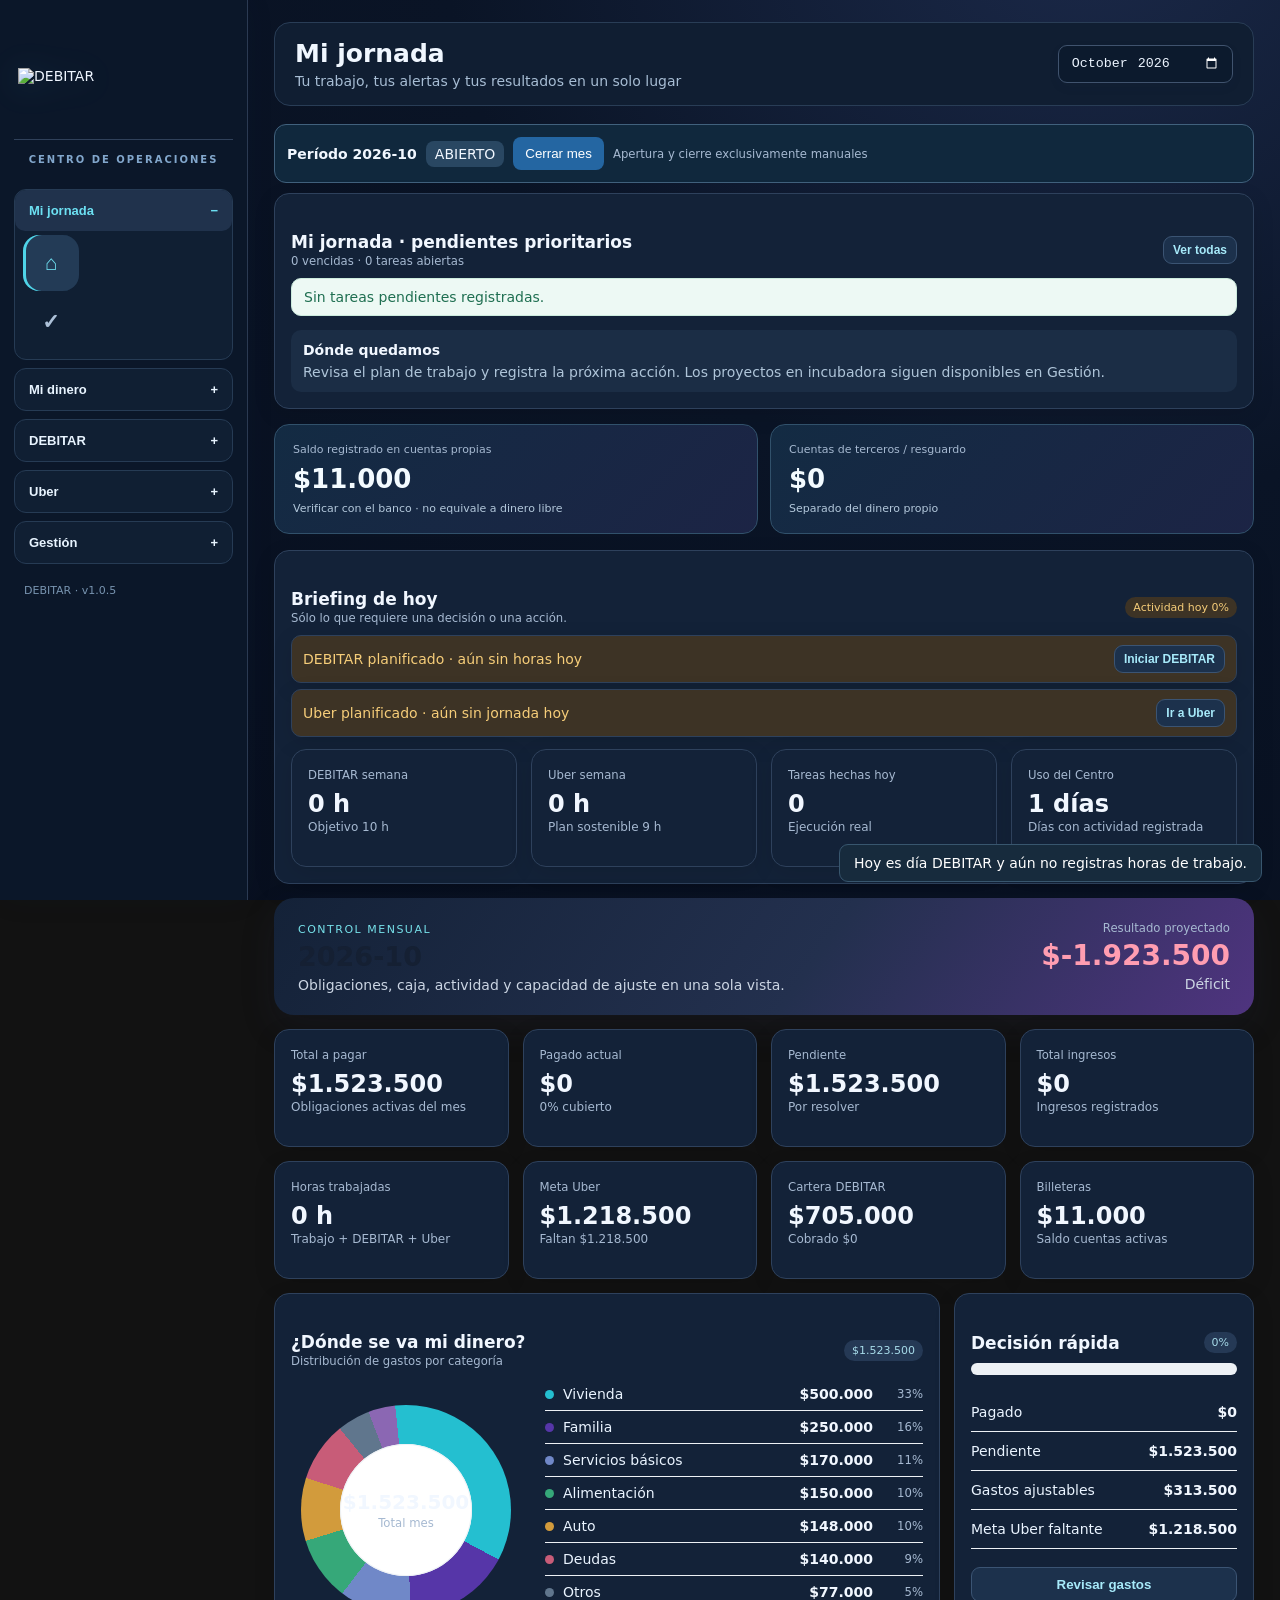
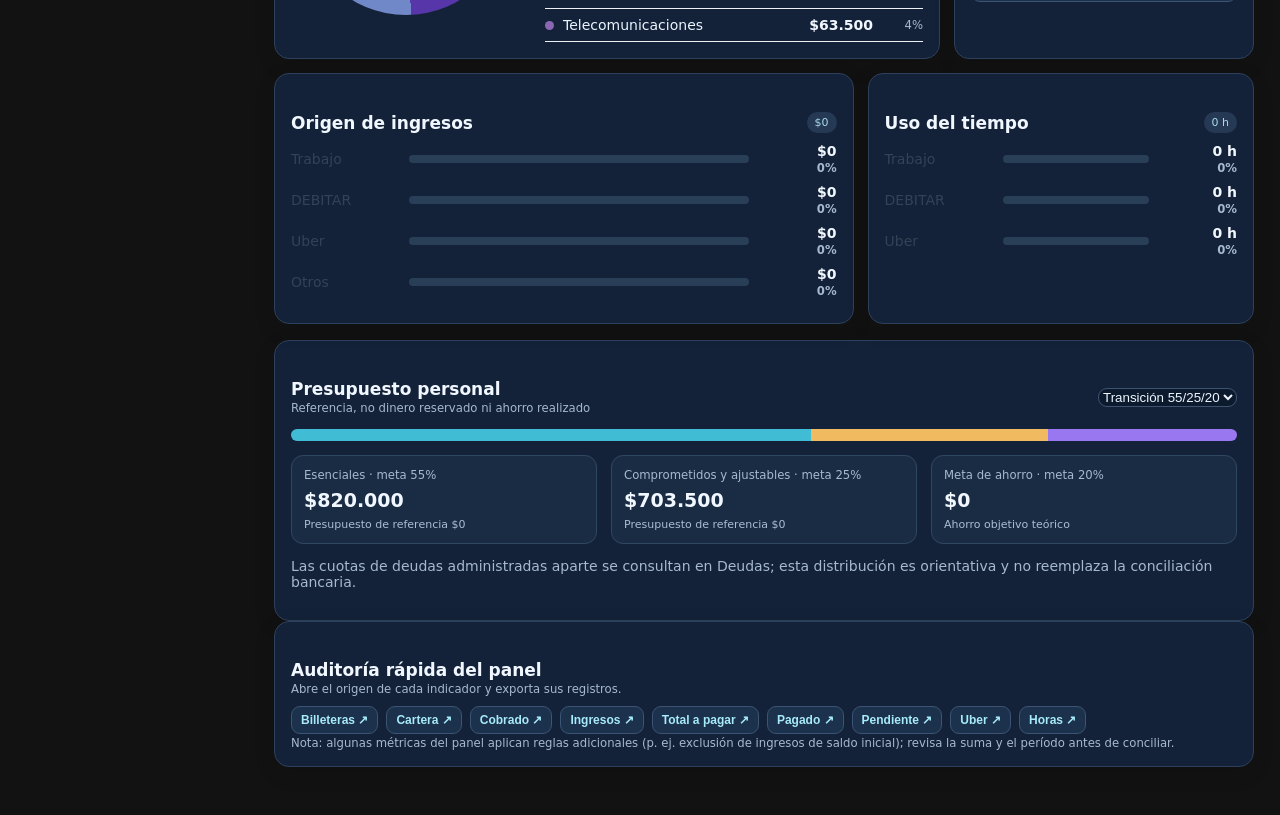
==== index.html @ 5afe60d7 "Add files via upload" ====
<!doctype html><html lang="es"><head><meta charset="utf-8"><meta name="viewport" content="width=device-width,initial-scale=1"><meta name="theme-color" content="#07111f"><title>DEBITAR · Centro de Operaciones v1.1</title><link rel="manifest" href="manifest.webmanifest"><link rel="stylesheet" href="styles.css?v=1101"></head><body><div id="app"></div><div id="toast"></div><script src="app.js?v=1101"></script></body></html>
---- styles.css ----
:root{--bg:#06101d;--panel:#0b1728;--panel2:#101f33;--line:#22364e;--txt:#edf7ff;--muted:#8ea4ba;--cyan:#42cfdf;--blue:#718bc8;--purple:#6c3199;--green:#43d18b;--amber:#ffcc66;--red:#ff718a}*{box-sizing:border-box}body{margin:0;background:radial-gradient(circle at 80% 0,#14234a 0,#06101d 38%);color:var(--txt);font:14px Inter,system-ui,Segoe UI,sans-serif}.shell{display:grid;grid-template-columns:240px 1fr;min-height:100vh}.side{padding:22px 16px;border-right:1px solid var(--line);background:#07111fe8;position:sticky;top:0;height:100vh}.logo{width:180px;max-height:70px;object-fit:contain}.nav{margin-top:24px;display:grid;gap:6px}.nav button{background:none;border:0;color:var(--muted);text-align:left;padding:11px 13px;border-radius:10px;cursor:pointer;font-weight:650}.nav button:hover,.nav button.on{background:linear-gradient(90deg,#163247,#251c4b);color:white}.main{padding:22px 28px 50px;min-width:0}.top{display:flex;align-items:center;justify-content:space-between;gap:12px;margin-bottom:18px}.month{background:var(--panel);color:white;border:1px solid var(--line);padding:9px 12px;border-radius:10px}.title h1{font-size:25px;margin:0}.title p{margin:5px 0 0;color:var(--muted)}.grid{display:grid;gap:14px}.kpis{grid-template-columns:repeat(4,minmax(0,1fr))}.card{background:linear-gradient(145deg,#0d1b2d,#0a1524);border:1px solid var(--line);border-radius:15px;padding:16px;box-shadow:0 12px 32px #0003}.kpi small{color:var(--muted)}.kpi b{display:block;font-size:24px;margin-top:8px}.kpi em{font-style:normal;font-size:12px;color:var(--muted)}.two{grid-template-columns:1.2fr .8fr}.three{grid-template-columns:repeat(3,1fr)}.section{display:flex;justify-content:space-between;align-items:center;gap:12px;margin:22px 0 10px}.section h2{margin:0;font-size:17px}.btn{border:0;border-radius:9px;padding:9px 12px;background:linear-gradient(90deg,var(--cyan),var(--purple));color:white;font-weight:750;cursor:pointer}.btn.ghost{background:#13243a;border:1px solid var(--line);color:#d9e8f5}.btn.warn{background:#49331b}.btn.red{background:#4a1d2b}.btn.sm{padding:6px 9px;font-size:12px}table{width:100%;border-collapse:collapse}th,td{padding:10px 8px;border-bottom:1px solid #1b2d43;text-align:left;vertical-align:middle}th{font-size:11px;text-transform:uppercase;color:#7892aa}td.num{text-align:right;font-variant-numeric:tabular-nums}.pill{display:inline-block;padding:4px 8px;border-radius:99px;background:#152940;color:#b9d3e8;font-size:11px}.pill.ok{background:#12352b;color:#7ee6b4}.pill.bad{background:#3c1c29;color:#ff9bad}.pill.wait{background:#3c3118;color:#ffdc82}.bar{height:8px;background:#15263b;border-radius:99px;overflow:hidden}.bar i{display:block;height:100%;background:linear-gradient(90deg,var(--cyan),var(--purple))}.actions{display:flex;gap:7px;flex-wrap:wrap}.form-grid{display:grid;grid-template-columns:repeat(2,1fr);gap:12px}.form-grid.three{grid-template-columns:repeat(3,1fr)}.field label{display:block;color:var(--muted);font-size:12px;margin-bottom:5px}.field input,.field select,.field textarea{width:100%;background:#081422;border:1px solid var(--line);color:white;border-radius:8px;padding:9px}.modal-bg{position:fixed;inset:0;background:#000b;display:grid;place-items:center;z-index:20;padding:20px}.modal{width:min(900px,96vw);max-height:92vh;overflow:auto;background:#0c192a;border:1px solid #2c4561;border-radius:16px;padding:20px}.modal-head{display:flex;justify-content:space-between;align-items:center;margin-bottom:15px}.modal h2{margin:0}.close{background:none;border:0;color:white;font-size:24px;cursor:pointer}.notice{padding:10px 12px;border:1px solid #28506a;background:#0c2637;border-radius:10px;color:#b8dbea;margin-top:12px}.split{display:flex;justify-content:space-between;gap:12px;align-items:center}.big{font-size:28px;font-weight:800}.muted{color:var(--muted)}.positive{color:var(--green)}.negative{color:var(--red)}.chartrow{display:grid;grid-template-columns:110px 1fr 80px;gap:8px;align-items:center;margin:9px 0}.empty{padding:24px;text-align:center;color:var(--muted)}#toast{position:fixed;right:18px;bottom:18px;background:#163047;border:1px solid #35627f;padding:10px 14px;border-radius:9px;opacity:0;transform:translateY(10px);transition:.2s;z-index:40}#toast.show{opacity:1;transform:none}@media(max-width:950px){.shell{grid-template-columns:1fr}.side{height:auto;position:static;border-right:0;border-bottom:1px solid var(--line)}.logo{width:150px}.nav{display:flex;overflow:auto}.nav button{white-space:nowrap}.main{padding:16px}.kpis,.two,.three{grid-template-columns:1fr 1fr}}@media(max-width:620px){.kpis,.two,.three,.form-grid,.form-grid.three{grid-template-columns:1fr}.top{align-items:flex-start;flex-direction:column}.main{padding:12px}.card{padding:12px}table{font-size:12px}.hide-mobile{display:none}.big{font-size:22px}}
.hero{display:flex;justify-content:space-between;gap:24px;align-items:center;padding:24px;border:1px solid #203a57;border-radius:18px;background:radial-gradient(circle at 85% 15%,rgba(108,49,153,.28),transparent 34%),linear-gradient(135deg,#0c1d31,#091522);margin-bottom:14px}.hero h2{font-size:28px;margin:6px 0}.hero p{color:#93a9bf;margin:0}.eyebrow{font-size:11px;letter-spacing:1.5px;color:#55d7e6}.hero-number{text-align:right;min-width:220px}.hero-number small,.hero-number span{display:block;color:#8fa5bb}.hero-number b{font-size:30px;display:block;margin:4px 0}.dash5{grid-template-columns:repeat(5,minmax(0,1fr))}.productivity{display:flex;align-items:center;justify-content:space-between;padding:13px 0;border-bottom:1px solid #1b2d43}.productivity:last-child{border:0}.productivity small{display:block;color:#8096ac;margin-top:4px}.productivity strong{font-size:17px}.line{padding:11px 0;border-bottom:1px solid #1b2d43}.line:last-child{border:0}.linkbtn{background:none;border:0;color:#59d4e2;cursor:pointer}.goalmini{margin:13px 0}.goalmini small{color:#8298ae;display:block;margin-top:5px}.block{display:block;margin-top:5px}.tablewrap{overflow:auto}.shift-live{margin-top:14px;padding:18px;border:1px solid #2f6681;border-radius:16px;background:linear-gradient(135deg,rgba(34,207,220,.08),rgba(108,49,153,.08))}.live-dot{display:inline-block;width:9px;height:9px;border-radius:50%;background:#55d7e6;box-shadow:0 0 12px #55d7e6}.shift-live small{color:#8ca3b8;margin-left:8px}.shift-stats{display:grid;grid-template-columns:repeat(4,1fr);gap:10px;margin:14px 0}.shift-stats span{padding:10px;background:#091522;border-radius:10px;color:#91a7bc}.shift-stats b{display:block;color:#eef7ff;font-size:17px;margin-top:3px}.startshift{text-align:center;margin-top:14px;padding:26px}.btn.danger{background:#7c3041}.wallet{min-height:130px}@media(max-width:1200px){.dash5{grid-template-columns:repeat(2,1fr)}.shift-stats{grid-template-columns:repeat(2,1fr)}}@media(max-width:700px){.hero{display:block}.hero-number{text-align:left;margin-top:18px}.dash5{grid-template-columns:1fr}.shift-stats{grid-template-columns:1fr}}
/* v0.5 mobile-first refinements */
@media(max-width:700px){body{font-size:16px}.side{padding:10px 8px;position:sticky;top:0;z-index:10}.side .logo{width:118px;max-height:42px}.nav{margin-top:8px;gap:4px}.nav button{padding:10px 12px;font-size:14px}.main{padding:10px 10px 90px}.title h1{font-size:24px}.title p{display:none}.month{width:100%;font-size:16px}.card{border-radius:14px;padding:14px}.kpi b{font-size:25px}.btn{min-height:46px;padding:11px 14px;font-size:15px}.btn.sm{min-height:38px;font-size:13px}.form-grid,.form-grid.three{gap:14px}.field input,.field select,.field textarea{font-size:16px;min-height:46px}.modal-bg{padding:8px;align-items:end}.modal{width:100%;max-height:94vh;border-radius:20px 20px 0 0;padding:16px}.shift-live{padding:14px}.shift-stats{grid-template-columns:1fr 1fr}.shift-stats span{font-size:13px}.shift-stats b{font-size:20px}.shift-live .actions{display:grid;grid-template-columns:1fr 1fr}.shift-live .actions .danger{grid-column:1/-1}.startshift{padding:22px 14px}.startshift .btn{width:100%;font-size:18px;min-height:58px}.tablewrap, .card:has(table){overflow-x:auto;-webkit-overflow-scrolling:touch}table{min-width:680px;font-size:13px}#toast{left:10px;right:10px;bottom:12px}.hero{padding:18px}.hero h2{font-size:23px}.hero-number b{font-size:27px}.dash5{grid-template-columns:1fr 1fr}.dash5 .kpi:last-child{grid-column:1/-1}}
@media(max-width:430px){.dash5{grid-template-columns:1fr}.dash5 .kpi:last-child{grid-column:auto}.shift-stats{grid-template-columns:1fr 1fr}.nav{scrollbar-width:none}.nav::-webkit-scrollbar{display:none}}
/* v0.6 visual layer */
:root{--bg:#f7f8fb;--panel:#fff;--text:#152033;--muted:#667085;--line:#e5e7eb;--cyan:#20c9d8;--purple:#6d4aff}
body{background:var(--bg);color:var(--text)}.side{background:#fff;border-right:1px solid var(--line)}.main{background:#fff}.card,.modal,.shift-live,.startshift{background:#fff!important;color:var(--text)!important;border:1px solid var(--line)!important;box-shadow:0 10px 30px rgba(20,32,51,.06)}
.top{background:#fff;border-bottom:1px solid var(--line)}.title h1,h1,h2,h3,.big,.kpi b{color:var(--text)}.muted,.title p,small{color:var(--muted)}table{color:var(--text)}th{color:#475467;background:#f8fafc}td{border-color:#eef0f4}.nav button{color:#475467}.nav button.on,.nav button:hover{background:linear-gradient(135deg,rgba(32,201,216,.13),rgba(109,74,255,.13));color:#4f46e5}.btn{background:linear-gradient(135deg,#20c9d8,#6d4aff)}.btn.ghost{background:#fff;color:#4f46e5;border:1px solid #d8d9e8}.pill{background:#f3f4f6;color:#475467}.row-paid{opacity:.62}.row-postponed{opacity:.72;background:#fff8e6}.line{padding:12px 0;border-bottom:1px solid var(--line)}
@media(max-width:760px){.side{position:fixed;bottom:0;left:0;right:0;top:auto;width:100%;height:72px;z-index:30;display:flex;overflow-x:auto}.side .logo{display:none}.nav{display:flex;gap:4px;padding:8px}.nav button{min-width:74px;font-size:11px}.main{margin-left:0;padding-bottom:84px}.grid.kpis,.grid.three,.grid.two{grid-template-columns:1fr}.top{position:sticky;top:0;z-index:20}.tablewrap{overflow:auto}.actions{flex-wrap:wrap}.btn{min-height:44px}}

/* v0.6.1 VISUAL SAFE — no altera almacenamiento ni lógica */
:root{--bg:#f4f7fb;--panel:#fff;--panel2:#f7f9fc;--line:#dce4ed;--txt:#172033;--muted:#6d7b8d;--cyan:#24bfd0;--blue:#7088c8;--purple:#5636a8;--green:#218b62;--amber:#b97918;--red:#c43d5b}
body{background:linear-gradient(135deg,#f8fbfd 0,#f3f6fb 55%,#f7f4fb 100%);color:var(--txt)}
.shell-v061{grid-template-columns:92px minmax(0,1fr) 92px}.side{background:rgba(255,255,255,.96);border-color:var(--line);box-shadow:0 0 30px rgba(40,55,80,.06);padding:18px 10px;z-index:8}.side-left{border-right:1px solid var(--line)}.side-right{border-left:1px solid var(--line);border-right:0;position:sticky;top:0;height:100vh}.logo{width:70px;max-height:52px;display:block;margin:auto}.right-brand{font-size:10px;font-weight:900;letter-spacing:1.4px;text-align:center;color:#7355a5;margin:14px 0 22px}.docknav{display:flex;flex-direction:column;gap:9px;align-items:center;margin-top:22px;overflow:visible}.dockbtn{width:56px!important;height:56px;display:flex!important;align-items:center;justify-content:center!important;position:relative;padding:0!important;border:1px solid transparent!important;border-radius:16px!important;background:#f4f7fb!important;color:#637186!important;transition:transform .16s ease,box-shadow .16s ease,background .16s ease!important;text-align:center!important}.dockbtn:hover{transform:scale(1.14);z-index:3;background:#fff!important;box-shadow:0 10px 28px rgba(65,69,110,.16);color:#503292!important}.dockbtn.on{background:linear-gradient(145deg,#e9fbfd,#f0eafa)!important;color:#503292!important;border-color:#d9d9ef!important;box-shadow:0 8px 22px rgba(75,60,135,.12)}.dockicon{font-size:21px;font-weight:850}.docklabel{position:absolute;white-space:nowrap;opacity:0;pointer-events:none;background:#172033;color:#fff;border-radius:8px;padding:6px 9px;font-size:11px;font-weight:750;transition:.14s}.side-left .docklabel{left:66px}.side-right .docklabel{right:66px}.dockbtn:hover .docklabel{opacity:1}
.main{padding:24px 30px 60px}.title h1{color:#172033}.title p{color:var(--muted)}.month{background:#fff;color:#172033;border:1px solid var(--line);box-shadow:0 4px 12px rgba(30,45,70,.05)}.card{background:#fff;border:1px solid var(--line);box-shadow:0 8px 28px rgba(31,45,70,.06);color:var(--txt)}.kpi{min-height:118px}.kpi small,.kpi em,.muted{color:var(--muted)}.kpi b{color:#172033}.pill{background:#eef3f8;color:#5c6b7d}.pill.ok{background:#e5f6ef;color:#207b59}.pill.bad{background:#fae9ee;color:#aa3450}.pill.wait{background:#fff2d9;color:#9a681b}.btn.ghost{background:#f4f7fb;border:1px solid var(--line);color:#344158}.btn.warn{background:#fff0da;color:#8a5b12}.btn.red,.btn.danger{background:#f8e6eb;color:#a8334d}.linkbtn{color:#5636a8}.bar{background:#edf1f5}.field input,.field select,.field textarea{background:#fff;color:#172033;border-color:var(--line)}.modal-bg{background:#18203399}.modal{background:#fff;border-color:var(--line);color:#172033}.close{color:#172033}.notice{background:#eef9fb;border-color:#c6e9ed;color:#315b65}th,td{border-color:#e8edf3}th{color:#758396}.chartrow{color:#354156}.productivity,.line{border-color:#e8edf3}.shift-live{background:linear-gradient(135deg,#eefbfd,#f6f0fb);border-color:#cfe7ea}.shift-stats span{background:#f4f7fb;color:#6c7a8b}.shift-stats b{color:#172033}.hero{background:radial-gradient(circle at 85% 15%,rgba(86,54,168,.10),transparent 34%),linear-gradient(135deg,#fff,#f6f9fc);border-color:var(--line)}.hero p{color:var(--muted)}
.dash-head{display:flex;justify-content:space-between;align-items:center;gap:20px;padding:22px 24px;margin-bottom:14px;border-radius:20px;background:linear-gradient(125deg,#142238,#23304e 55%,#4f347f);color:#fff;box-shadow:0 14px 35px rgba(35,43,77,.16)}.dash-head h2{font-size:27px;margin:5px 0}.dash-head p{margin:0;color:#cbd5e3}.dash-head .eyebrow{color:#76e0e9}.dash-result{text-align:right;min-width:210px}.dash-result small,.dash-result span{display:block;color:#cbd5e3}.dash-result b{display:block;font-size:28px;margin:4px 0}.dash-result.good b{color:#76e5b6}.dash-result.bad b{color:#ff9db1}.dash8{grid-template-columns:repeat(4,minmax(0,1fr));margin-bottom:14px}.dash-lower{grid-template-columns:minmax(0,1.45fr) minmax(300px,.55fr);margin-top:14px}.spend-wrap{display:grid;grid-template-columns:230px 1fr;gap:24px;align-items:center}.donut{width:210px;height:210px;border-radius:50%;display:grid;place-items:center;position:relative;margin:auto}.donut:after{content:"";position:absolute;width:132px;height:132px;background:#fff;border-radius:50%;box-shadow:inset 0 0 0 1px #eef2f6}.donut>div{position:relative;z-index:1;text-align:center}.donut b{display:block;font-size:20px}.donut small{color:var(--muted)}.catline{display:grid;grid-template-columns:10px 1fr auto 42px;gap:8px;align-items:center;padding:8px 0;border-bottom:1px solid #edf1f5}.catline i{width:9px;height:9px;border-radius:50%}.catline small{text-align:right;color:var(--muted)}.progress-big{height:12px;background:#edf1f5;border-radius:99px;overflow:hidden;margin:8px 0 18px}.progress-big i{display:block;height:100%;background:linear-gradient(90deg,var(--cyan),var(--purple))}.decision-row{display:flex;justify-content:space-between;gap:10px;padding:11px 0;border-bottom:1px solid #edf1f5}.wide{width:100%;margin-top:18px}.dash-bottom{margin-top:14px}#toast{background:#172b3d;border-color:#38566e;color:#fff}
@media(max-width:1100px){.dash8{grid-template-columns:repeat(2,1fr)}.dash-lower{grid-template-columns:1fr}.spend-wrap{grid-template-columns:200px 1fr}.donut{width:180px;height:180px}.donut:after{width:112px;height:112px}}
@media(max-width:760px){.shell-v061{display:block}.side-left{position:sticky;top:0;height:auto;border-right:0;border-bottom:1px solid var(--line);padding:8px 10px}.side-left .logo{width:105px;margin:0}.side-left .docknav{display:flex;flex-direction:row;overflow-x:auto;justify-content:flex-start;margin:6px 0 0;gap:6px}.side-left .dockbtn{min-width:46px!important;width:46px!important;height:42px}.side-left .docklabel{display:none}.side-right{position:fixed;left:0;right:0;bottom:0;top:auto;width:100%;height:68px;border:0;border-top:1px solid var(--line);padding:7px 8px;background:#fff;z-index:30}.side-right .right-brand{display:none}.side-right .docknav{margin:0;display:flex;flex-direction:row;justify-content:space-around;gap:4px}.side-right .dockbtn{width:43px!important;height:48px}.side-right .docklabel{display:none}.main{padding:12px 12px 88px}.dash-head{display:block;padding:18px}.dash-result{text-align:left;margin-top:16px}.dash8{grid-template-columns:1fr 1fr}.spend-wrap{grid-template-columns:1fr}.donut{width:170px;height:170px}.donut:after{width:106px;height:106px}.kpi{min-height:105px}}
@media(max-width:430px){.dash8{grid-template-columns:1fr}.catline{grid-template-columns:10px 1fr auto}.catline small{display:none}}
/* v0.7 FINAL */
.compact-right{padding-top:18px}.compact-right .docknav{margin-top:0}.task-badge{position:absolute;right:-5px;top:-6px;min-width:20px;height:20px;padding:0 5px;border-radius:20px;background:#d92d4f;color:#fff;font-size:11px;font-weight:900;display:grid;place-items:center;box-shadow:0 3px 10px #d92d4f55}.task-overdue{background:#fff5f7}.badtext{color:#b42346!important;font-weight:800}.instant-pay{display:flex;gap:8px;align-items:flex-start;margin:16px 0;padding:14px;border:1px solid #cfe5e8;background:#f1fbfc;border-radius:14px}.instant-pay input{margin-top:4px}.instant-pay small{display:block;margin-left:auto}.hidden{display:none!important}.project-grid{display:grid;grid-template-columns:repeat(2,minmax(0,1fr));gap:14px}.project-card{border:1px solid var(--line);background:#fff;border-radius:18px;padding:18px;text-align:left;color:var(--txt);box-shadow:0 8px 28px rgba(31,45,70,.06);cursor:pointer}.project-card:hover{transform:translateY(-2px);box-shadow:0 12px 34px rgba(31,45,70,.10)}.project-card h3{font-size:20px;margin:12px 0 6px}.project-card p{min-height:38px;color:var(--muted)}.project-metrics{display:grid;grid-template-columns:repeat(3,1fr);gap:8px;margin:14px 0}.project-metrics span{background:#f6f8fb;border-radius:11px;padding:9px;font-size:11px;color:var(--muted)}.project-metrics b{display:block;color:var(--txt);font-size:14px;margin-top:3px}.project-edit-grid{display:grid;grid-template-columns:1fr 1fr;gap:12px;margin:14px 0}.project-edit-grid textarea{width:100%}.grid.four{grid-template-columns:repeat(4,minmax(0,1fr))}
@media(max-width:1000px){.project-grid{grid-template-columns:1fr}.grid.four{grid-template-columns:repeat(2,1fr)}}
@media(max-width:760px){.compact-right{padding:7px 8px}.project-edit-grid,.project-metrics{grid-template-columns:1fr}.grid.four{grid-template-columns:1fr 1fr}.instant-pay{display:block}.instant-pay small{margin:5px 0 0 24px}}
/* v0.8 DAILY OPERATING SYSTEM */
.logo-v08{width:82px;max-height:66px}.task-total-badge{position:absolute;left:-5px;top:-6px;min-width:20px;height:20px;padding:0 5px;border-radius:20px;background:#218b62;color:#fff;font-size:11px;font-weight:900;display:grid;place-items:center;box-shadow:0 3px 10px #218b6255}.warntext{color:#a56610!important;font-weight:800}.daily-center{margin-bottom:14px;border-top:3px solid #5636a8}.daily-alert{padding:10px 12px;margin:7px 0;background:#fff7e8;border:1px solid #f0d7a5;border-radius:10px;color:#6d4a12}.daily-ok{padding:10px 12px;background:#edf9f4;border:1px solid #ccebdd;border-radius:10px;color:#1f6f51}.daily-stats{margin-top:12px}.objective-hero{display:flex;justify-content:space-between;gap:24px;align-items:center;padding:24px;border-radius:20px;background:linear-gradient(125deg,#142238,#23304e 55%,#4f347f);color:#fff}.objective-hero h2{font-size:27px;margin:5px 0;color:#fff}.objective-hero p,.objective-hero small,.objective-hero span{color:#cbd5e3}.objective-hero>div:last-child{text-align:right;min-width:230px}.objective-hero b{display:block;font-size:30px;margin:4px 0}.daygrid{display:flex;flex-wrap:wrap;gap:8px;margin:8px 0 18px}.daycheck{padding:8px 10px;border:1px solid var(--line);border-radius:10px;background:#f7f9fc}.actions select.month{min-height:38px}@media(max-width:760px){.objective-hero{display:block}.objective-hero>div:last-child{text-align:left;margin-top:18px}.logo-v08{width:115px!important}}
/* v0.9 COMMERCIAL PIPELINE */
.pipeline-board{display:grid;grid-template-columns:repeat(7,minmax(170px,1fr));gap:10px;overflow-x:auto;padding:4px 0 14px;margin-top:14px}.pipe-col{background:#f6f8fb;border:1px solid var(--line);border-radius:14px;padding:10px;min-height:180px}.pipe-head{display:flex;justify-content:space-between;align-items:center;margin-bottom:9px;font-size:12px}.pipe-head span{background:#e7edf5;border-radius:99px;padding:3px 7px;font-weight:800}.pipe-card{width:100%;display:block;text-align:left;background:#fff;border:1px solid #e2e8f0;border-radius:11px;padding:10px;margin:7px 0;color:var(--txt);cursor:pointer;box-shadow:0 3px 10px rgba(31,45,70,.04)}.pipe-card:hover{border-color:#b9add8;transform:translateY(-1px)}.pipe-card b,.pipe-card small,.pipe-card span,.pipe-card em,.pipe-card i{display:block}.pipe-card small{color:var(--muted);margin:2px 0 7px}.pipe-card span{font-size:12px}.pipe-card em{font-style:normal;font-weight:800;margin-top:7px}.pipe-card i{font-style:normal;font-size:10px;color:var(--muted);margin-top:7px}.pipe-card i.due{color:#b42346;font-weight:800}.pipe-empty{font-size:11px;color:#98a2b3;padding:12px 3px}.brief-row{display:flex;align-items:center;justify-content:space-between;gap:12px;padding:9px 11px;margin:6px 0;border-radius:10px;border:1px solid #e3e8ef;background:#f8fafc}.brief-row.bad{background:#fff4f6;border-color:#f2c7d1}.brief-row.wait{background:#fff8eb;border-color:#f0d7a5}.brief-row.info{background:#eff8fb;border-color:#cce8ee}@media(max-width:760px){.pipeline-board{grid-template-columns:repeat(7,180px)}.brief-row{align-items:flex-start}.brief-row .btn{white-space:nowrap}}
/* v0.10 COMERCIAL */
.client-cubes{display:grid;grid-template-columns:repeat(4,minmax(0,1fr));gap:10px}.client-cube{border:1px solid var(--line);background:#fff;border-radius:14px;padding:12px;box-shadow:0 4px 14px rgba(31,45,70,.04)}.client-cube>div:first-child{display:flex;align-items:flex-start;justify-content:space-between;gap:8px}.client-cube b{font-size:13px;line-height:1.2}.client-cube small{display:block;color:var(--muted);margin:8px 0}.client-cube .actions{margin:0}.commercial-workbench{display:grid;grid-template-columns:minmax(0,.8fr) minmax(0,1.2fr);gap:14px;margin-top:18px}.commercial-workbench>div{border:1px solid var(--line);border-radius:16px;padding:14px;background:#fff}.agenda-slots{display:grid;grid-template-columns:repeat(3,1fr);gap:7px;max-height:210px;overflow:auto}.agenda-slots span{display:flex;justify-content:space-between;gap:8px;padding:8px 9px;border:1px solid #e3e8ef;border-radius:9px;background:#f8fafc;font-size:11px}.agenda-slots b{font-size:10px;color:var(--muted)}.campaign-grid{display:grid;grid-template-columns:repeat(2,minmax(0,1fr));gap:8px}.campaign-card{display:block;width:100%;text-align:left;border:1px solid #e3e8ef;background:#f8fafc;border-radius:11px;padding:10px;color:var(--txt);cursor:pointer}.campaign-card>div:first-child{display:flex;justify-content:space-between;gap:8px;align-items:center}.campaign-card small,.campaign-card em{display:block;color:var(--muted);font-style:normal;font-size:10px;margin-top:5px}.campaign-metrics{display:grid;grid-template-columns:repeat(4,1fr);gap:4px;margin-top:8px}.campaign-metrics span{font-size:9px;color:var(--muted);background:#fff;padding:5px;border-radius:7px}.campaign-metrics b{display:block;font-size:11px;color:var(--txt);margin-top:2px}
@media(max-width:1100px){.client-cubes{grid-template-columns:repeat(3,1fr)}.commercial-workbench{grid-template-columns:1fr}.campaign-grid{grid-template-columns:repeat(2,1fr)}}
@media(max-width:760px){.client-cubes{grid-template-columns:repeat(2,1fr)}.agenda-slots{grid-template-columns:repeat(2,1fr)}.campaign-grid{grid-template-columns:1fr}.campaign-metrics{grid-template-columns:repeat(2,1fr)}}
@media(max-width:430px){.client-cubes{grid-template-columns:1fr}.agenda-slots{grid-template-columns:1fr}}
/* v0.10.1 agenda interactiva */
.agenda-slots .agenda-slot{width:100%;display:grid;grid-template-columns:1fr auto;gap:2px 8px;align-items:center;text-align:left;padding:9px 10px;border:1px solid #dfe6ef;border-radius:10px;background:#f8fafc;color:var(--txt);cursor:pointer;font:inherit}.agenda-slots .agenda-slot b{font-size:10px;color:var(--muted)}.agenda-slots .agenda-slot span{font-weight:800;font-size:13px}.agenda-slots .agenda-slot small{grid-column:1/-1;font-size:9px;color:var(--muted)}.agenda-slots .agenda-slot.free:hover{transform:translateY(-1px);border-color:#6b73ff;box-shadow:0 5px 14px rgba(67,83,180,.12)}.agenda-slots .agenda-slot.busy{opacity:.62;cursor:not-allowed;background:#f2f4f7}.agenda-slots .agenda-slot.busy small{color:#9b4052}
/* v1.0 CLIENT OPS */
.ops-tabs{display:grid;gap:14px}.addon-grid{display:grid;grid-template-columns:repeat(3,1fr);gap:8px;margin:12px 0}.addon-check{border:1px solid var(--line);border-radius:11px;padding:10px;background:#f8fafc}.addon-check small{display:block;margin-left:22px}.checklist{display:grid;gap:7px}.checklist label{display:flex;gap:9px;align-items:flex-start;padding:9px;border-bottom:1px solid #edf1f5}.checklist input{margin-top:3px}.field .actions input{flex:1;min-width:220px;background:#fff;color:#172033;border:1px solid var(--line);border-radius:8px;padding:9px}.emergency-card{border-top:3px solid #5636a8}.pill.bad{background:#fae9ee;color:#aa3450}@media(max-width:760px){.addon-grid{grid-template-columns:1fr}.ops-tabs{grid-template-columns:1fr}}
/* v1.0.1 TIME DIRECTOR */
.time-director{border-top:3px solid #20c9d8}.time-focus{display:flex;justify-content:space-between;align-items:center;gap:20px;padding:14px 16px;background:linear-gradient(135deg,#eefbfd,#f6f0fb);border:1px solid #dce7ee;border-radius:14px;margin-bottom:12px}.time-focus h3{margin:4px 0}.time-focus p{margin:0;color:var(--muted)}.time-focus>div:last-child{text-align:right;min-width:130px}.time-focus>div:last-child b{display:block;font-size:24px}.time-grid{display:grid;grid-template-columns:repeat(4,1fr);gap:9px}.time-box{padding:11px;border:1px solid var(--line);border-radius:11px;background:#fafbfd}.time-box small,.time-box span{display:block;color:var(--muted)}.time-box b{display:block;font-size:20px;margin:4px 0}.time-box .bar{margin-top:8px}.time-week{margin-top:12px;padding-top:12px;border-top:1px solid var(--line)}@media(max-width:900px){.time-grid{grid-template-columns:repeat(2,1fr)}}@media(max-width:600px){.time-focus,.time-week{display:block}.time-focus>div:last-child{text-align:left;margin-top:10px}.time-grid{grid-template-columns:1fr}}


/* v1.0.4 · DEBITAR dark technology system */
:root{--bg:#080f1e!important;--panel:#121f34!important;--panel2:#1b2c43!important;--line:#30415a!important;--txt:#eff6ff!important;--muted:#a5b6cd!important;--cyan:#5ad9eb!important;--blue:#709fe4!important;--purple:#aa82ec!important;--green:#57d8aa!important;--amber:#f4c16c!important;--red:#ff7f94!important}
html{color-scheme:dark}body{background:radial-gradient(ellipse at 85% -10%,#1b2949 0,#0a1426 42%,#080f1e 100%) fixed!important;color:var(--txt)!important}
.shell-v104{display:grid!important;grid-template-columns:248px minmax(0,1fr)!important;min-height:100vh}
.shell-v104 .side-left{height:100vh;overflow:auto;position:sticky;top:0;padding:20px 14px;background:#0b1729!important;border-right:1px solid #2b3a52!important}
.shell-v104 .main{min-width:0;max-width:1700px;width:100%;padding:22px 26px 48px;background:transparent!important;color:var(--txt)!important}
.shell-v104 .top{background:#101e32!important;border:1px solid #293d56!important;border-radius:16px!important;padding:16px 20px!important;margin-bottom:18px!important;color:var(--txt)!important}
.shell-v104 .top h1{color:#f0f7ff!important}.shell-v104 .top p{color:#a7bdd4!important}
.brand-wrap{display:flex;align-items:center;justify-content:center;padding:10px 4px 18px;border-bottom:1px solid #30415a;margin-bottom:14px;min-height:120px}.shell-v104 .logo{width:215px!important;max-width:100%!important;max-height:125px!important;object-fit:contain!important;filter:drop-shadow(0 3px 16px rgba(85,204,237,.15))}
.side-heading{font-size:10px;letter-spacing:2px;color:#82a7cc;font-weight:800;text-align:center;margin-bottom:16px}.grouped-nav{display:grid;gap:8px}.nav-group{border:1px solid #263b54;border-radius:12px;overflow:hidden;background:#101f33}.group-trigger{width:100%;display:flex;justify-content:space-between;align-items:center;padding:13px 14px!important;background:transparent!important;color:#e8f4ff!important;border:0!important;font-size:13px!important;font-weight:800!important;text-align:left;cursor:pointer}.group-trigger.expanded{background:#20324c!important;color:#6ce0f2!important}.group-pages{display:none;padding:4px 8px 9px}.group-pages.open{display:grid;gap:3px}.group-pages .dockbtn{width:100%;display:flex;align-items:center;gap:12px;background:transparent!important;border:0!important;color:#adc1d9!important;padding:10px!important;border-radius:8px;text-align:left;cursor:pointer}.group-pages .dockbtn.on,.group-pages .dockbtn:hover{background:#233b56!important;color:#6fe0f1!important}.sidebar-footer{color:#7894b0;font-size:11px;margin:20px 10px}
.shell-v104 .card,.shell-v104 .kpi,.shell-v104 .daily-center,.shell-v104 .objective-hero,.shell-v104 .time-focus,.shell-v104 .time-box,.shell-v104 .campaign-card,.shell-v104 .client-cube,.shell-v104 .pipe-col,.shell-v104 .commercial-workbench,.shell-v104 .notice,.shell-v104 .brief-row,.shell-v104 .ops-tabs,.shell-v104 .addon-check,.shell-v104 .agenda-slot{background:#132238!important;color:#eaf4ff!important;border-color:#2e415c!important;box-shadow:0 6px 22px rgba(0,0,0,.10)!important}
.shell-v104 .card h2,.shell-v104 .card h3,.shell-v104 .card b,.shell-v104 .big,.shell-v104 .kpi b,.shell-v104 .time-box b,.shell-v104 .pipe-col b{color:#f1f7ff!important}
.shell-v104 small,.shell-v104 .muted,.shell-v104 .card p,.shell-v104 .card em{color:#a6b9d1!important}
.shell-v104 input,.shell-v104 select,.shell-v104 textarea,.shell-v104 .month{background:#0c1a2d!important;color:#edf5ff!important;border:1px solid #40536e!important;border-radius:9px!important}
.shell-v104 table{background:transparent!important;color:#dceafb!important}.shell-v104 th{background:#1c304a!important;color:#a7dce9!important}.shell-v104 td{background:transparent!important;color:#dceafb!important;border-color:#2b3e56!important}.shell-v104 tr:hover td{background:#1c314a!important}
.shell-v104 .btn.ghost{background:#1c314c!important;color:#a7eafa!important;border-color:#3b5473!important}.shell-v104 .btn:not(.ghost){background:linear-gradient(135deg,#2476ad,#6044a6)!important;color:white!important}
.shell-v104 .pill{background:#253955!important;color:#a7dbe9!important}.shell-v104 .pill.bad,.shell-v104 .brief-row.bad{background:#3b2032!important;color:#ff91a4!important}.shell-v104 .pill.wait,.shell-v104 .brief-row.wait{background:#3d3325!important;color:#f6cd79!important}.shell-v104 .pill.ok{background:#183c38!important;color:#7ae6bd!important}
.shell-v104 .bar{background:#293e57!important}.shell-v104 .bar i{background:linear-gradient(90deg,#4ecfe5,#9b7bf3)!important}
.modal-bg .modal{background:#14243a!important;color:#eef6ff!important;border:1px solid #405472!important}.modal-bg input,.modal-bg select,.modal-bg textarea{background:#0b192c!important;color:#fff!important;border:1px solid #425875!important}
.cash-banner{display:grid;grid-template-columns:1fr 1fr;gap:12px;margin:12px 0 16px}.cash-banner>div{background:linear-gradient(135deg,#132b43,#1c2445);border:1px solid #31516b;border-radius:15px;padding:18px}.cash-banner small,.cash-banner span{display:block;color:#b3c8db;font-size:11px}.cash-banner strong{display:block;font-size:26px;color:#f3fbff;margin:8px 0}.journal{margin-bottom:15px}.journal-row{display:flex;justify-content:space-between;gap:12px;align-items:center;border-left:4px solid #5ad9eb;padding:12px;margin:8px 0;background:#172d42;border-radius:7px}.journal-row.red{border-color:#f17891;background:#302337}.journal-row.amber{border-color:#f3bf63;background:#352e29}.journal-row b,.journal-row small{display:block}.journal-row small{color:#a9bbd0;font-size:11px;margin-top:4px}.continuity{padding:12px;background:#1b2d45;border-radius:10px;margin-top:14px}.continuity b,.continuity span{display:block}.continuity span{color:#afc5d9;margin-top:6px}.budget-panel{margin-top:16px}.budget-track{display:flex;height:12px;overflow:hidden;border-radius:12px;margin:14px 0}.budget-track i{display:block}.budget-cell{background:#1a2c43;border:1px solid #2f4861;border-radius:12px;padding:12px}.budget-cell small,.budget-cell b,.budget-cell span{display:block}.budget-cell b{font-size:19px;margin:7px 0}.budget-cell span{font-size:11px;color:#a9bed4}
@media(max-width:850px){.shell-v104{grid-template-columns:1fr!important}.shell-v104 .side-left{position:relative;height:auto;overflow:visible;padding:12px!important}.brand-wrap{min-height:70px;padding:0 0 8px;margin-bottom:8px}.shell-v104 .logo{max-height:84px!important;width:190px!important}.grouped-nav{grid-template-columns:repeat(5,minmax(0,1fr));gap:4px}.group-trigger{font-size:10px!important;padding:9px 4px!important;justify-content:center!important;text-align:center!important}.group-trigger span:last-child{display:none}.group-pages.open{position:absolute;z-index:20;left:10px;right:10px;top:100%;background:#14263e;padding:10px;border:1px solid #3a536e;border-radius:12px;box-shadow:0 14px 30px #0008}.shell-v104 .main{padding:12px!important}.cash-banner{grid-template-columns:1fr}.budget-cell b{font-size:16px}}
@media(max-width:470px){.group-trigger{font-size:9px!important}.journal-row{flex-wrap:wrap}.cash-banner strong{font-size:22px}}

/* v1.0.5: corrección integral de contraste del área comercial */
.shell-v104 .commercial-workbench > div,
.shell-v104 .commercial-workbench > section,
.shell-v104 .commercial-workbench .campaign-grid {background:#112238!important;color:#eaf4ff!important;border-color:#314a66!important}
.shell-v104 .commercial-workbench h2,.shell-v104 .commercial-workbench h3,
.shell-v104 .commercial-workbench b {color:#f0f7ff!important}
.shell-v104 .commercial-workbench small,.shell-v104 .commercial-workbench .muted {color:#b4c8de!important}
.shell-v104 .campaign-metrics span {background:#203650!important;color:#b5cce4!important;border:1px solid #36516d!important}
.shell-v104 .campaign-metrics b {color:#f2f9ff!important;font-size:13px!important}
.shell-v104 .agenda-slots .agenda-slot,
.shell-v104 .agenda-slots .agenda-slot span {background:#1b304a!important;color:#f2f9ff!important;border-color:#36516d!important}
.shell-v104 .agenda-slots .agenda-slot span {display:block!important;padding:7px 10px!important;font-size:13px!important;font-weight:800!important;min-width:70px;text-align:center}
.shell-v104 .agenda-slots .agenda-slot b,.shell-v104 .agenda-slots .agenda-slot small {color:#b8d4ef!important}
.shell-v104 .agenda-slots .agenda-slot.free:hover {background:#284665!important;border-color:#51cbe2!important}
.shell-v104 .campaign-card {background:#162942!important;border-color:#36516d!important}
.shell-v104 .campaign-card small,.shell-v104 .campaign-card em {color:#b4c8de!important}
.shell-v104 .journal .journal-row b {color:#f2f8ff!important}
.shell-v104 .group-pages .dockbtn {font-size:13px!important}
.shell-v104 .group-pages .dockbtn.on {box-shadow:inset 3px 0 #4fd4e8}
/* v1.0.8 · seguimiento de clientes */
.followup-panel{margin-bottom:16px;background:#111e36;color:#eaf3ff;border:1px solid #34517a}.followup-panel h2,.followup-panel b{color:#f4f8ff}.followup-panel .muted,.followup-panel small{color:#b9c9df}.followup-stats{display:flex;flex-wrap:wrap;gap:12px;margin:12px 0}.followup-stats span{padding:9px 12px;background:#1c2d49;border-radius:10px}.followup-row{display:flex;align-items:center;justify-content:space-between;gap:12px;padding:12px 0;border-top:1px solid #34445d}.followup-main{min-width:0}.followup-main small,.followup-history small{display:block;margin-top:4px}.followup-actions{display:flex;flex-wrap:wrap;gap:6px}.followup-history{margin:12px 0}.followup-history summary{cursor:pointer;color:#d8e8ff;padding:10px 0}@media(max-width:650px){.followup-row{align-items:flex-start;flex-direction:column}.followup-actions{width:100%}.followup-actions .btn{flex:1}}
/* 1.0.9 responsive agenda, portfolio and audit */
.agenda-days{display:grid;grid-template-columns:repeat(auto-fit,minmax(min(100%,260px),1fr));gap:12px;margin:12px 0 22px}.agenda-day,.portfolio-row{background:#121d34;border:1px solid #31415d;border-radius:12px;padding:14px;color:#f2f6ff}.agenda-day-slots{display:flex;flex-wrap:wrap;gap:8px;margin-top:12px}.agenda-mini{padding:9px 12px;border:1px solid #4773ad;background:#182b49;color:#ecf7ff;border-radius:9px;cursor:pointer;font:inherit}.agenda-mini.busy{opacity:.6;cursor:default;border-color:#48546b}.portfolio-list{display:grid;gap:9px}.portfolio-row{display:flex;align-items:center;flex-wrap:wrap;gap:12px}.portfolio-row>div{flex:1;min-width:180px}.portfolio-row small{display:block;color:#aebbd0;margin-top:5px}.portfolio-row.inactive{border-color:#a84b59;background:#341c2b}.portfolio-row.inactive strong{color:#ff9eac}.audit-buttons{display:flex;flex-wrap:wrap;gap:8px}.audit-scroll{max-height:50vh;overflow:auto}.audit-scroll table{width:100%}.followup-panel,.followup-row{color:#edf5ff}@media(max-width:600px){.portfolio-row .btn{flex:1}.agenda-days{grid-template-columns:1fr}.audit-buttons .btn{flex:1}}
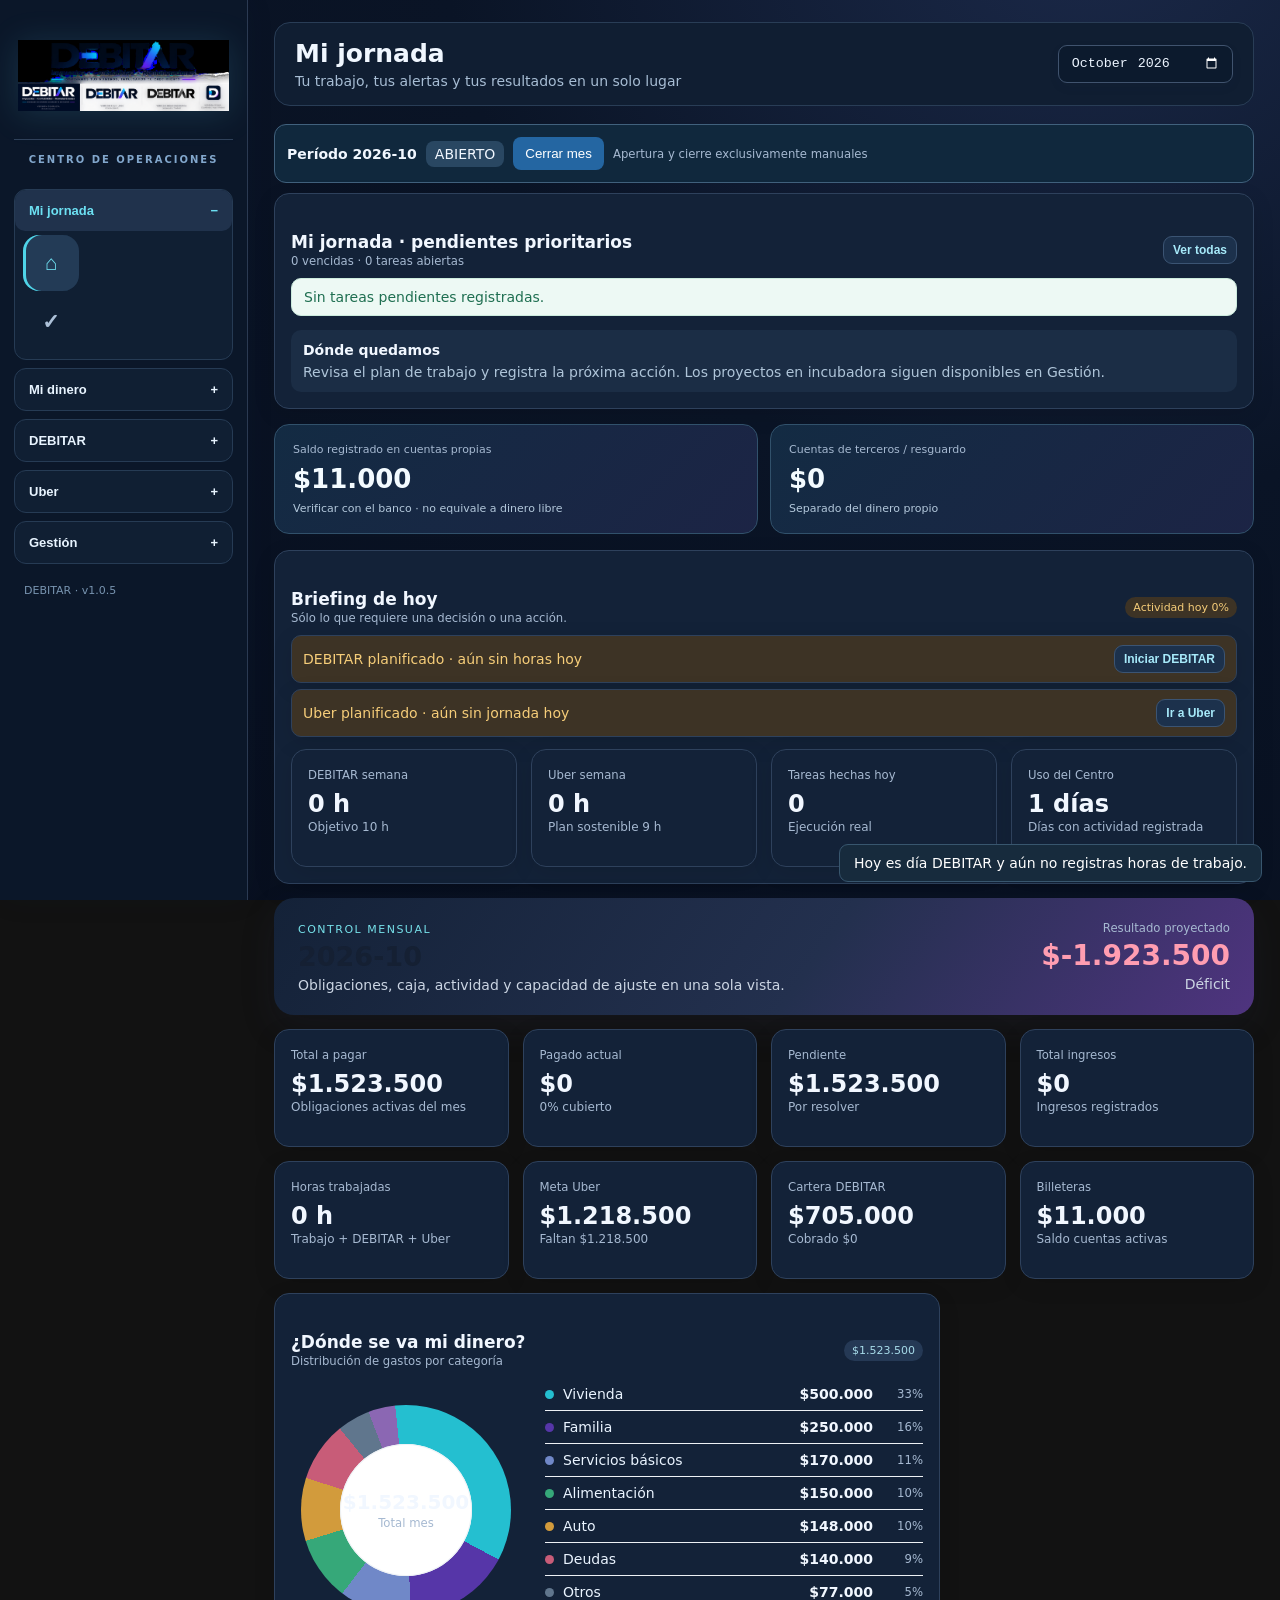
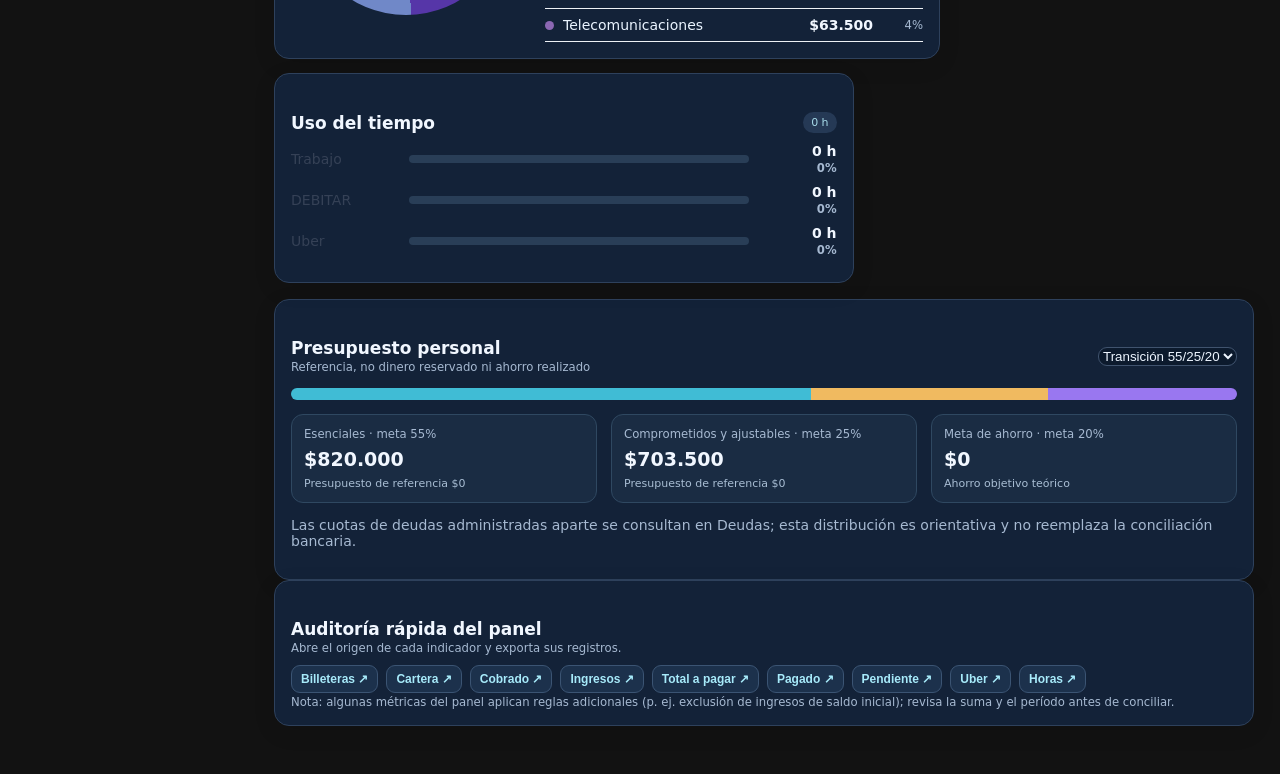
==== commit 94cfdd17: "Publish v1.1.2 and refresh PWA assets" ====
--- a/index.html
+++ b/index.html
@@ -1 +1 @@
-<!doctype html><html lang="es"><head><meta charset="utf-8"><meta name="viewport" content="width=device-width,initial-scale=1"><meta name="theme-color" content="#07111f"><title>DEBITAR · Centro de Operaciones v1.1</title><link rel="manifest" href="manifest.webmanifest"><link rel="stylesheet" href="styles.css?v=1101"></head><body><div id="app"></div><div id="toast"></div><script src="app.js?v=1101"></script></body></html>+<!doctype html><html lang="es"><head><meta charset="utf-8"><meta name="viewport" content="width=device-width,initial-scale=1"><meta name="theme-color" content="#07111f"><title>DEBITAR · Centro de Operaciones v1.1.2</title><link rel="manifest" href="manifest.webmanifest"><link rel="stylesheet" href="styles.css?v=1102"></head><body><div id="app"></div><div id="toast"></div><script src="app.js?v=1102"></script></body></html>
--- a/styles.css
+++ b/styles.css
@@ -85,3 +85,12 @@
 .followup-panel{margin-bottom:16px;background:#111e36;color:#eaf3ff;border:1px solid #34517a}.followup-panel h2,.followup-panel b{color:#f4f8ff}.followup-panel .muted,.followup-panel small{color:#b9c9df}.followup-stats{display:flex;flex-wrap:wrap;gap:12px;margin:12px 0}.followup-stats span{padding:9px 12px;background:#1c2d49;border-radius:10px}.followup-row{display:flex;align-items:center;justify-content:space-between;gap:12px;padding:12px 0;border-top:1px solid #34445d}.followup-main{min-width:0}.followup-main small,.followup-history small{display:block;margin-top:4px}.followup-actions{display:flex;flex-wrap:wrap;gap:6px}.followup-history{margin:12px 0}.followup-history summary{cursor:pointer;color:#d8e8ff;padding:10px 0}@media(max-width:650px){.followup-row{align-items:flex-start;flex-direction:column}.followup-actions{width:100%}.followup-actions .btn{flex:1}}
 /* 1.0.9 responsive agenda, portfolio and audit */
 .agenda-days{display:grid;grid-template-columns:repeat(auto-fit,minmax(min(100%,260px),1fr));gap:12px;margin:12px 0 22px}.agenda-day,.portfolio-row{background:#121d34;border:1px solid #31415d;border-radius:12px;padding:14px;color:#f2f6ff}.agenda-day-slots{display:flex;flex-wrap:wrap;gap:8px;margin-top:12px}.agenda-mini{padding:9px 12px;border:1px solid #4773ad;background:#182b49;color:#ecf7ff;border-radius:9px;cursor:pointer;font:inherit}.agenda-mini.busy{opacity:.6;cursor:default;border-color:#48546b}.portfolio-list{display:grid;gap:9px}.portfolio-row{display:flex;align-items:center;flex-wrap:wrap;gap:12px}.portfolio-row>div{flex:1;min-width:180px}.portfolio-row small{display:block;color:#aebbd0;margin-top:5px}.portfolio-row.inactive{border-color:#a84b59;background:#341c2b}.portfolio-row.inactive strong{color:#ff9eac}.audit-buttons{display:flex;flex-wrap:wrap;gap:8px}.audit-scroll{max-height:50vh;overflow:auto}.audit-scroll table{width:100%}.followup-panel,.followup-row{color:#edf5ff}@media(max-width:600px){.portfolio-row .btn{flex:1}.agenda-days{grid-template-columns:1fr}.audit-buttons .btn{flex:1}}
+
+/* DEBITAR task contrast v1.1.2 */
+body .card,body .task-card,body .task-item,body .task-row,body .modal,body .modal-content{color:#edf7ff}
+body .card input,body .card textarea,body .card select,body .modal input,body .modal textarea,body .modal select{background:#142c46;color:#f3f9ff;border-color:#47617d}
+body .card input::placeholder,body .modal input::placeholder,body .card textarea::placeholder{color:#b7c8d9}
+body .task-card,body .task-item,body .task-row{background:#14263f;border-color:#38516e}
+body .task-card *,body .task-item *,body .task-row *{color:inherit}
+body .task-card .btn,body .task-item .btn,body .task-row .btn{color:#f3f9ff}
+body .card small,body .card label,body .card p,body .task-card small,body .task-item small{color:#d2e1f1}
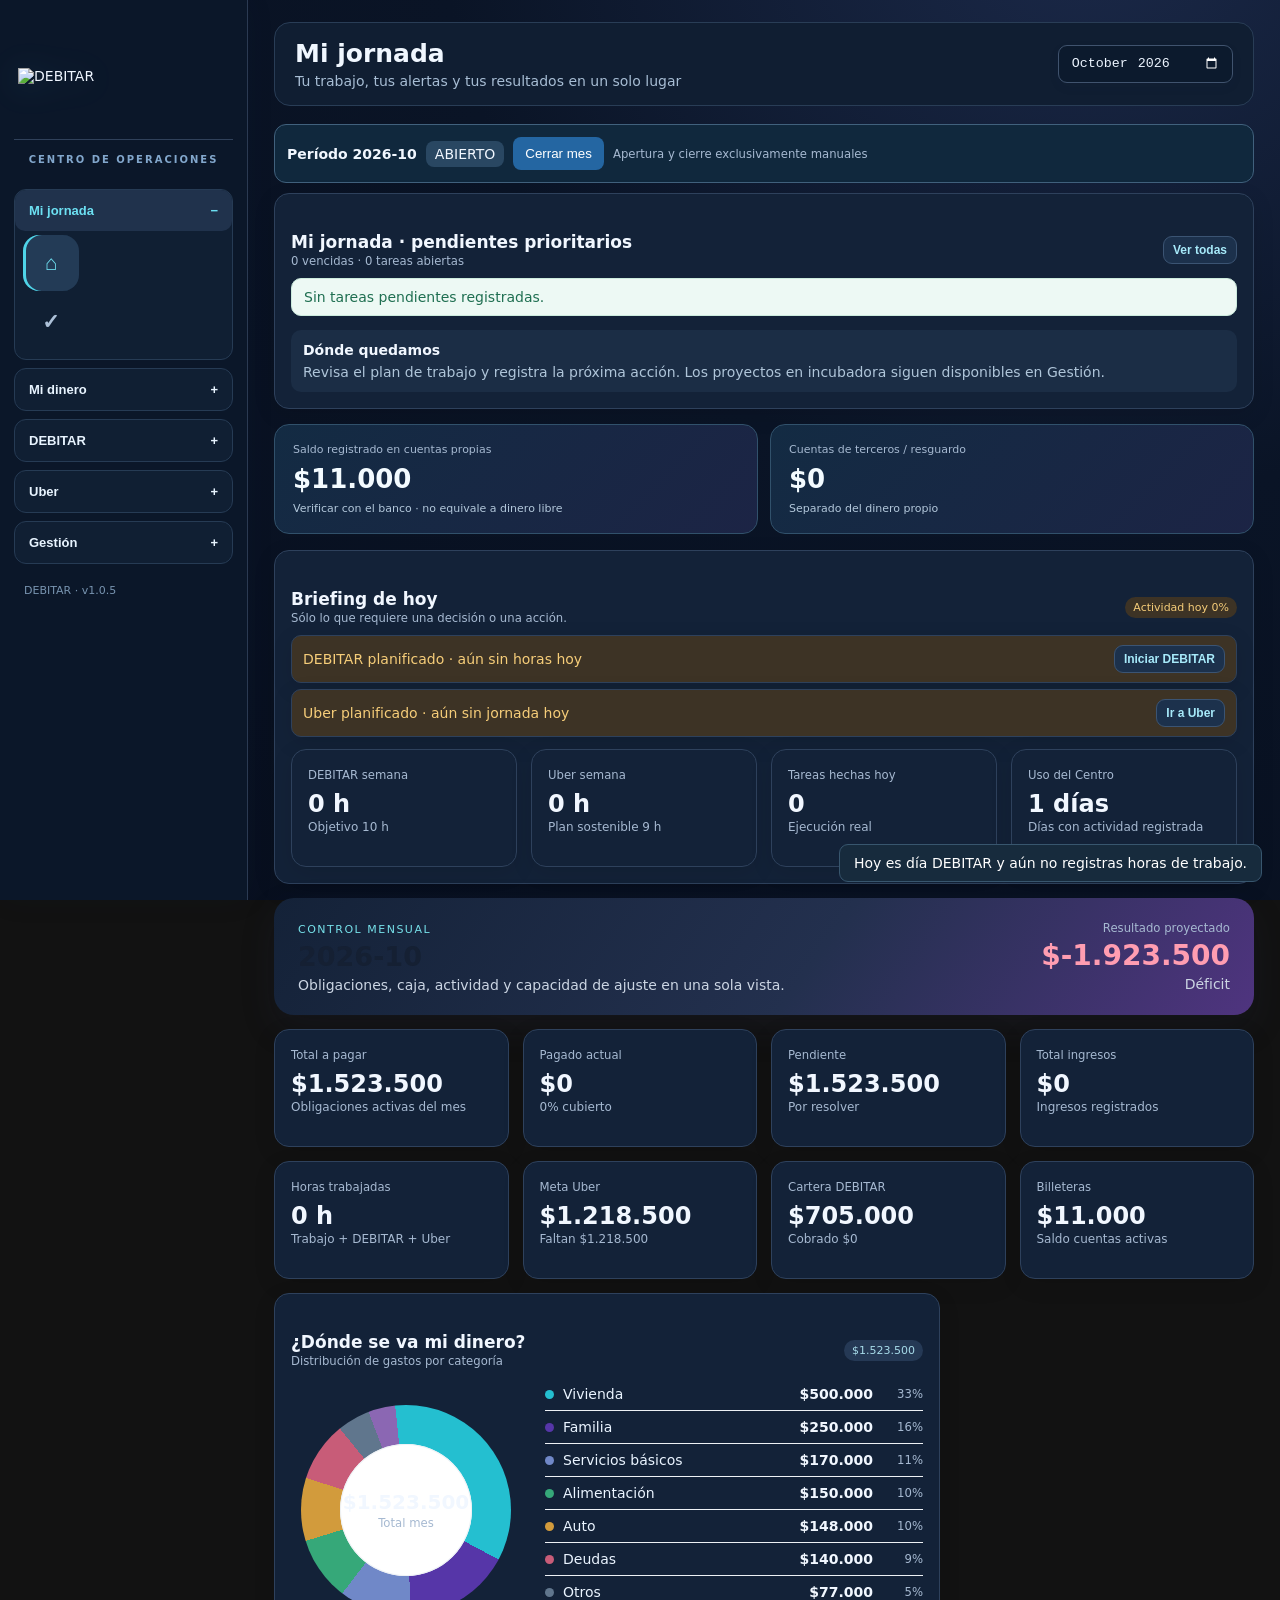
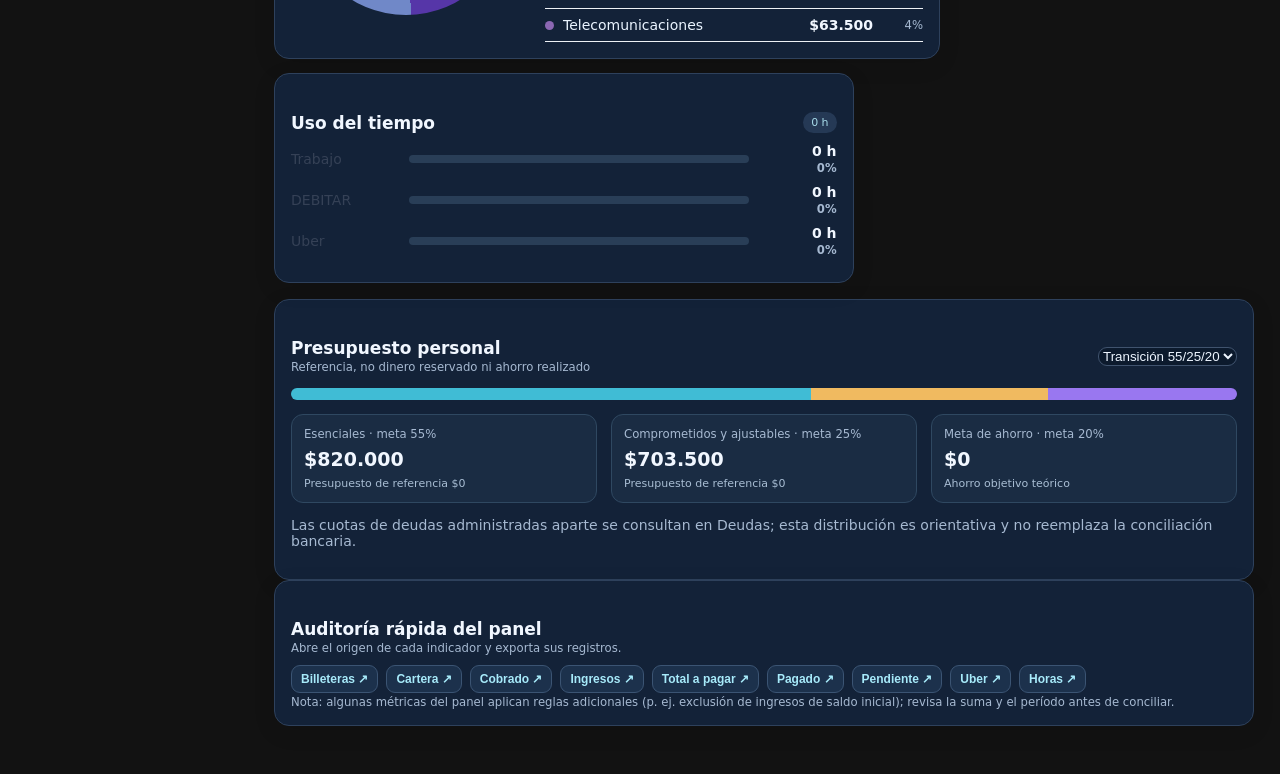
==== commit 220e354a: "Release v1.1.3 visual corrections" ====
--- a/index.html
+++ b/index.html
@@ -1 +1 @@
-<!doctype html><html lang="es"><head><meta charset="utf-8"><meta name="viewport" content="width=device-width,initial-scale=1"><meta name="theme-color" content="#07111f"><title>DEBITAR · Centro de Operaciones v1.1.2</title><link rel="manifest" href="manifest.webmanifest"><link rel="stylesheet" href="styles.css?v=1102"></head><body><div id="app"></div><div id="toast"></div><script src="app.js?v=1102"></script></body></html>+<!doctype html><html lang="es"><head><meta charset="utf-8"><meta name="viewport" content="width=device-width,initial-scale=1"><meta name="theme-color" content="#07111f"><title>DEBITAR · Centro de Operaciones v1.1.3</title><link rel="manifest" href="manifest.webmanifest"><link rel="stylesheet" href="styles.css?v=1103"></head><body><div id="app"></div><div id="toast"></div><script src="app.js?v=1103"></script></body></html>
--- a/styles.css
+++ b/styles.css
@@ -94,3 +94,19 @@
 body .task-card *,body .task-item *,body .task-row *{color:inherit}
 body .task-card .btn,body .task-item .btn,body .task-row .btn{color:#f3f9ff}
 body .card small,body .card label,body .card p,body .task-card small,body .task-item small{color:#d2e1f1}
+
+
+/* DEBITAR final contrast: projects and work agenda */
+.project-card,.project-card:hover{background:#14263f!important;border:1px solid #3a5677!important;color:#f1f7ff!important;box-shadow:none!important}
+.project-card h3,.project-card b,.project-card strong,.project-card .num{color:#f5f9ff!important}
+.project-card p,.project-card small,.project-card label,.project-card span{color:#c5d7e9!important}
+.project-card .project-metrics span,.project-card .project-metrics>*,.project-card .project-metrics>div{background:#203956!important;color:#dceaff!important}
+.project-card .project-metrics b,.project-card .project-metrics strong{color:#fff!important}
+.task-overdue{background:#2c2035!important;color:#f5e9f1!important}
+.task-overdue td,.task-overdue span,.task-overdue small,.task-overdue b{color:#f3eaf5!important}
+#view table tbody tr{background:#152b44!important;color:#edf6ff!important}
+#view table tbody tr:nth-child(even){background:#1a3450!important}
+#view table tbody td,#view table tbody td span,#view table tbody td small,#view table tbody td b{color:#e7f2ff!important}
+#view table tbody td .badtext{color:#ff9fb3!important}
+#view table thead th{color:#c8eff7!important}
+#view .project-card .pill,#view table tbody .pill,#view table tbody .badge{color:#fff!important}
